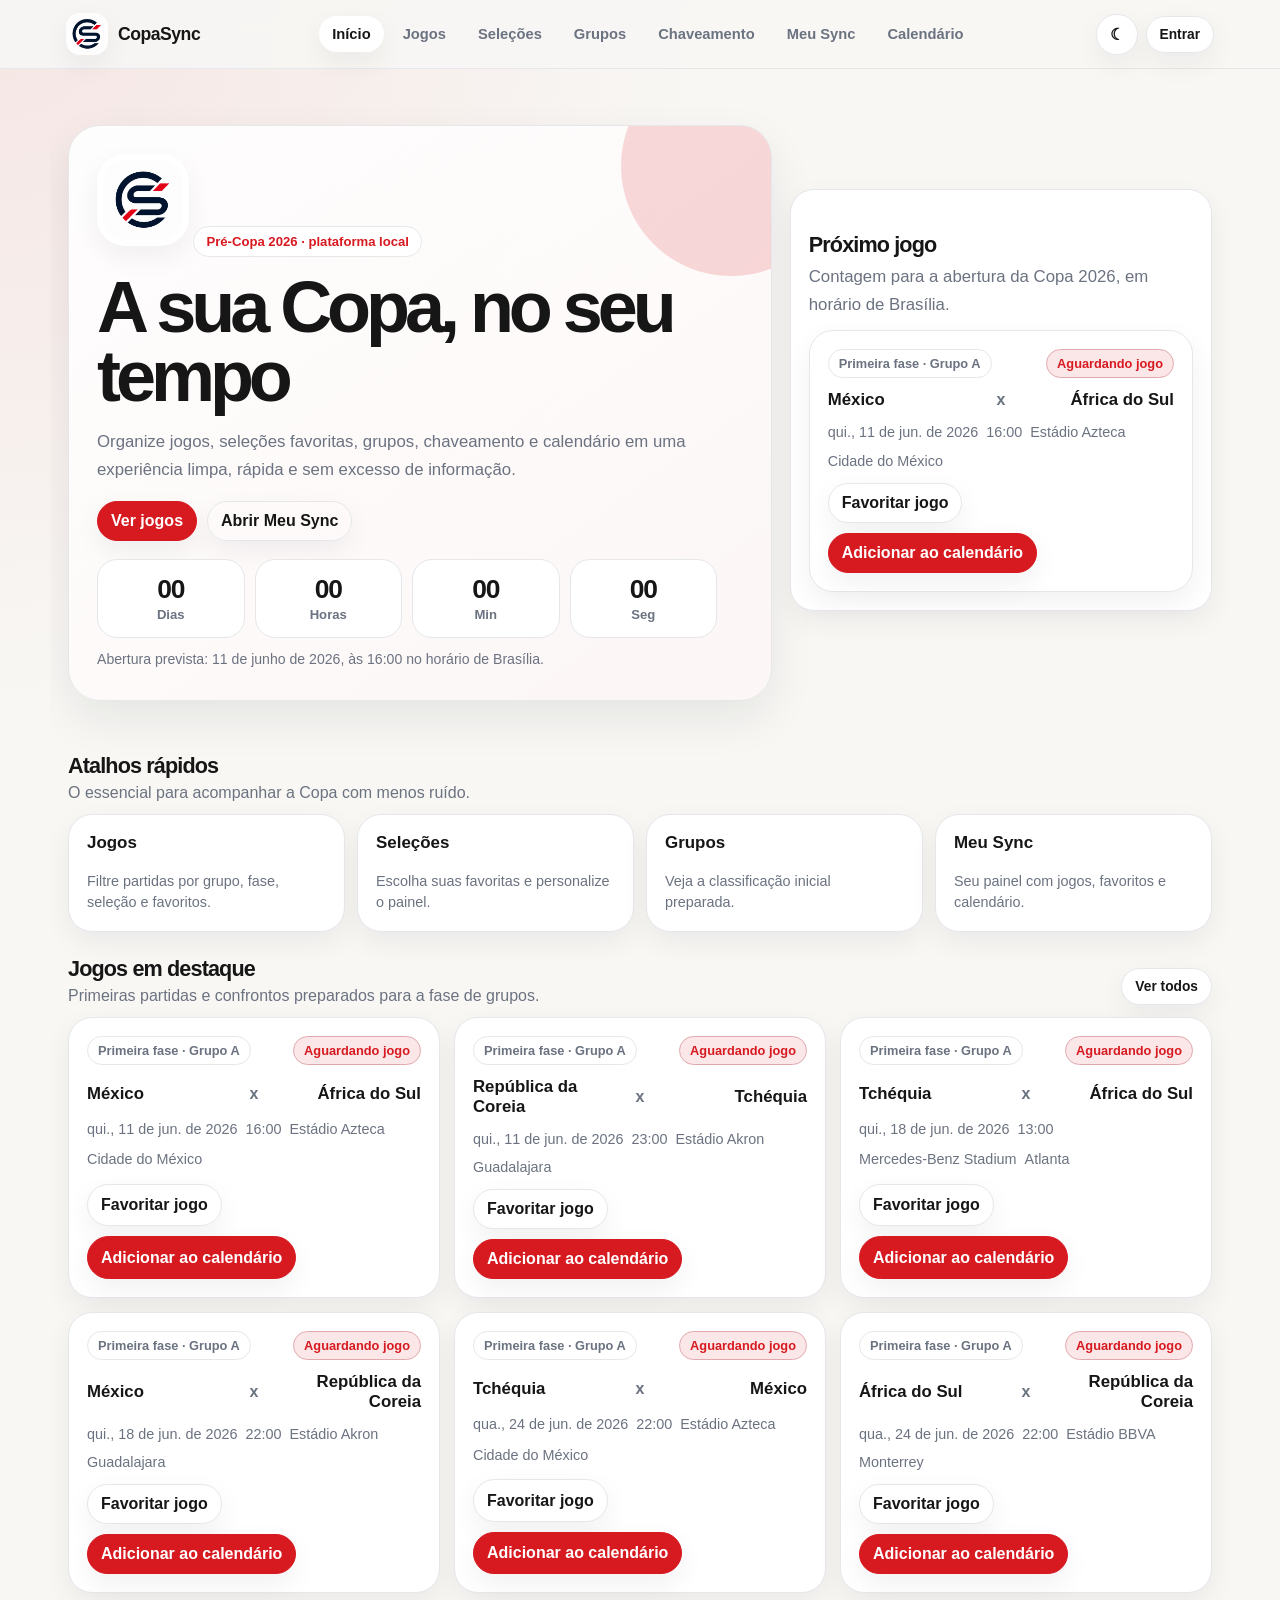
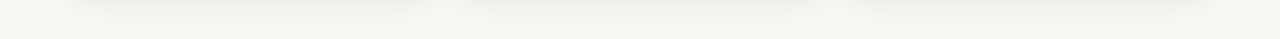
==== index.html @ eaddb54e "versão One CopaSync" ====
<!DOCTYPE html>
<html lang="pt-BR">
<head>
  <meta charset="UTF-8" />
  <meta name="viewport" content="width=device-width, initial-scale=1.0" />
  <meta name="description" content="CopaSync: organize jogos, seleções, grupos e calendário da Copa do Mundo 2026." />
  <link rel="icon" href="assets/img/logo.png" />
  <link rel="stylesheet" href="assets/css/style.css" />
  <title>Início | CopaSync</title>
</head>
<body data-page="início">
  <div id="appHeader"></div>
  <main class="page-shell">
    <section class="hero">
      <div class="hero-card">
        <img class="hero-logo" src="assets/img/logo.png" alt="Logo CopaSync" />
        <div class="eyebrow">Pré-Copa 2026 · plataforma local</div>
        <h1>A sua Copa, no seu tempo</h1>
        <p>Organize jogos, seleções favoritas, grupos, chaveamento e calendário em uma experiência limpa, rápida e sem excesso de informação.</p>
        <div class="hero-actions"><a class="primary-btn" href="jogos.html">Ver jogos</a><a class="ghost-btn" href="meu-sync.html">Abrir Meu Sync</a></div>
        <div class="countdown" id="countdown"></div><p class="countdown-note">Abertura prevista: 11 de junho de 2026, às 16:00 no horário de Brasília.</p>
      </div>
      <aside class="card sticky-side" id="nextGameCard"><b>Próximo jogo em destaque</b><p class="muted">Carregando...</p></aside>
    </section>
    <section><div class="section-head"><div><h2>Atalhos rápidos</h2><p>O essencial para acompanhar a Copa com menos ruído.</p></div></div><div class="quick-grid"><a class="card quick-link" href="jogos.html"><b>Jogos</b><span>Filtre partidas por grupo, fase, seleção e favoritos.</span></a><a class="card quick-link" href="selecoes.html"><b>Seleções</b><span>Escolha suas favoritas e personalize o painel.</span></a><a class="card quick-link" href="grupos.html"><b>Grupos</b><span>Veja a classificação inicial preparada.</span></a><a class="card quick-link" href="meu-sync.html"><b>Meu Sync</b><span>Seu painel com jogos, favoritos e calendário.</span></a></div></section>
    <section><div class="section-head"><div><h2>Jogos em destaque</h2><p>Primeiras partidas e confrontos preparados para a fase de grupos.</p></div><a class="pill-btn small" href="jogos.html">Ver todos</a></div><div class="grid grid-3" id="featuredGames"></div></section>
  </main>
  <div id="appMobileNav"></div>
  <script src="assets/js/main.js"></script>
  <script>
  document.addEventListener('DOMContentLoaded', async()=>{
    const games = await CopaSync.fetchData('jogos.json');
    const target = new Date('2026-06-11T16:00:00-03:00');
    function tick(){ const diff=Math.max(0,target-new Date()); const d=Math.floor(diff/86400000), h=Math.floor(diff%86400000/3600000), m=Math.floor(diff%3600000/60000), s=Math.floor(diff%60000/1000); document.querySelector('#countdown').innerHTML=[['Dias',d],['Horas',h],['Min',m],['Seg',s]].map(x=>`<div class="timebox"><b>${String(x[1]).padStart(2,'0')}</b><span>${x[0]}</span></div>`).join(''); }
    tick(); setInterval(tick,1000);
    document.querySelector('#nextGameCard').innerHTML = `<div class="section-head"><div><h2>Próximo jogo</h2><p>Contagem para a abertura da Copa 2026, em horário de Brasília.</p></div></div>${CopaSync.matchCard(games[0])}`;
    document.querySelector('#featuredGames').innerHTML = games.slice(0,6).map(g=>CopaSync.matchCard(g)).join(''); CopaSync.bindGameButtons(games);
  });
  </script>
</body>
</html>
---- assets/css/style.css ----
:root{
  --bg:#F8F7F4;--card:#FFFFFF;--text:#161616;--muted:#6B7280;--accent:#D71920;--accent-2:#b51218;--border:#E5E7EB;--shadow:0 18px 45px rgba(17,24,39,.08);--soft:0 10px 28px rgba(17,24,39,.06);--radius:24px;--radius-sm:16px;--nav-h:72px;--focus:0 0 0 4px rgba(215,25,32,.18)
}
[data-theme="dark"]{--bg:#07111F;--card:#101C2E;--text:#F9FAFB;--muted:#A7B0C0;--accent:#FF3B3B;--accent-2:#ff6060;--border:#243044;--shadow:0 20px 50px rgba(0,0,0,.28);--soft:0 12px 34px rgba(0,0,0,.2);--focus:0 0 0 4px rgba(255,59,59,.20)}
*{box-sizing:border-box} html{scroll-behavior:smooth} body{margin:0;font-family:Inter,-apple-system,BlinkMacSystemFont,"Segoe UI",Roboto,Arial,sans-serif;background:radial-gradient(circle at top left,rgba(215,25,32,.08),transparent 34%),var(--bg);color:var(--text);transition:background .25s ease,color .25s ease;padding-bottom:calc(var(--nav-h) + 18px)}
a{color:inherit;text-decoration:none} button,input,select{font:inherit} button{cursor:pointer} .page-shell{width:min(1180px,100%);margin:0 auto;padding:20px 16px 30px}.topbar{position:sticky;top:0;z-index:20;background:color-mix(in srgb,var(--bg) 90%,transparent);backdrop-filter:blur(16px);border-bottom:1px solid var(--border)}.topbar-inner{width:min(1180px,100%);margin:0 auto;display:flex;align-items:center;justify-content:space-between;gap:14px;padding:13px 16px}.brand{display:flex;align-items:center;gap:10px;font-weight:850;letter-spacing:-.03em}.brand img{width:42px;height:42px;border-radius:14px;object-fit:contain;box-shadow:var(--soft)}.brand span{font-size:1.1rem}.desktop-nav{display:none;align-items:center;gap:6px}.desktop-nav a{padding:10px 13px;border-radius:999px;color:var(--muted);font-weight:700;font-size:.92rem}.desktop-nav a.active,.desktop-nav a:hover{background:var(--card);color:var(--text);box-shadow:var(--soft)}.top-actions{display:flex;align-items:center;gap:8px}.icon-btn,.pill-btn,.primary-btn,.ghost-btn,.danger-btn{border:1px solid var(--border);border-radius:999px;background:var(--card);color:var(--text);padding:10px 13px;font-weight:800;box-shadow:var(--soft);transition:transform .18s ease,background .18s ease,border .18s ease}.icon-btn:hover,.pill-btn:hover,.primary-btn:hover,.ghost-btn:hover,.danger-btn:hover{transform:translateY(-1px)}.icon-btn:focus-visible,.pill-btn:focus-visible,.primary-btn:focus-visible,input:focus-visible,select:focus-visible{outline:none;box-shadow:var(--focus)}.primary-btn{background:var(--accent);border-color:var(--accent);color:#fff}.danger-btn{background:transparent;border-color:color-mix(in srgb,var(--accent) 55%,var(--border));color:var(--accent)}.ghost-btn{background:transparent}.small{font-size:.86rem}.muted{color:var(--muted)}.mobile-nav{position:fixed;left:12px;right:12px;bottom:12px;z-index:30;height:var(--nav-h);display:grid;grid-template-columns:repeat(5,1fr);gap:5px;padding:8px;border:1px solid var(--border);border-radius:26px;background:color-mix(in srgb,var(--card) 92%,transparent);backdrop-filter:blur(16px);box-shadow:var(--shadow)}.mobile-nav a{display:flex;flex-direction:column;align-items:center;justify-content:center;gap:3px;border-radius:18px;color:var(--muted);font-weight:800;font-size:.72rem}.mobile-nav a strong{font-size:1rem}.mobile-nav a.active{background:color-mix(in srgb,var(--accent) 12%,transparent);color:var(--accent)}
.hero{display:grid;gap:18px;padding:28px 0}.hero-card{border:1px solid var(--border);background:linear-gradient(145deg,color-mix(in srgb,var(--card) 94%,transparent),color-mix(in srgb,var(--card) 72%,var(--accent) 3%));border-radius:32px;padding:28px;box-shadow:var(--shadow);overflow:hidden;position:relative}.hero-card:after{content:"";position:absolute;right:-70px;top:-70px;width:220px;height:220px;border-radius:50%;background:color-mix(in srgb,var(--accent) 16%,transparent)}.hero-logo{width:92px;height:92px;border-radius:28px;object-fit:contain;background:#fff;box-shadow:var(--soft);padding:6px}.eyebrow{display:inline-flex;align-items:center;gap:8px;padding:7px 12px;border-radius:999px;border:1px solid var(--border);color:var(--accent);font-weight:850;background:color-mix(in srgb,var(--card) 90%,transparent);font-size:.82rem}.hero h1,.page-title h1{font-size:clamp(2rem,7vw,4.5rem);line-height:.96;letter-spacing:-.07em;margin:16px 0 12px}.hero p,.page-title p{font-size:1.05rem;line-height:1.65;color:var(--muted);max-width:760px}.hero-actions{display:flex;flex-wrap:wrap;gap:10px;margin-top:18px}.countdown{display:grid;grid-template-columns:repeat(2,1fr);gap:10px;margin-top:18px}.timebox{background:var(--card);border:1px solid var(--border);border-radius:20px;padding:14px;text-align:center}.timebox b{display:block;font-size:1.65rem;letter-spacing:-.04em}.timebox span{color:var(--muted);font-size:.82rem;font-weight:800}.grid{display:grid;gap:14px}.grid-2{grid-template-columns:1fr}.grid-3{grid-template-columns:1fr}.quick-grid{display:grid;grid-template-columns:repeat(2,1fr);gap:12px}.card,.match-card,.team-card,.table-card,.bracket-card,.empty-state{background:var(--card);border:1px solid var(--border);border-radius:var(--radius);padding:18px;box-shadow:var(--soft)}.section-head{display:flex;align-items:flex-end;justify-content:space-between;gap:12px;margin:24px 0 12px}.section-head h2{margin:0;font-size:1.35rem;letter-spacing:-.04em}.section-head p{margin:5px 0 0;color:var(--muted)}.quick-link{min-height:118px;display:flex;flex-direction:column;justify-content:space-between}.quick-link b{font-size:1.06rem}.quick-link span{color:var(--muted);font-size:.9rem;line-height:1.45}.match-card{display:grid;gap:12px}.match-top{display:flex;align-items:center;justify-content:space-between;gap:10px}.tag{display:inline-flex;align-items:center;gap:6px;border:1px solid var(--border);border-radius:999px;padding:6px 10px;color:var(--muted);font-size:.8rem;font-weight:850}.status{color:var(--accent);background:color-mix(in srgb,var(--accent) 10%,transparent);border-color:color-mix(in srgb,var(--accent) 30%,var(--border))}.teams-row{display:grid;grid-template-columns:1fr auto 1fr;align-items:center;gap:10px}.team-name{font-weight:900;font-size:1.05rem}.team-name:last-child{text-align:right}.versus{color:var(--muted);font-weight:900}.meta{display:flex;flex-wrap:wrap;gap:8px;color:var(--muted);font-size:.9rem}.card-actions{display:flex;flex-wrap:wrap;gap:8px}.fav.active,.calendar.active,.team-card.favorite{border-color:color-mix(in srgb,var(--accent) 55%,var(--border));background:color-mix(in srgb,var(--accent) 8%,var(--card))}.filters{display:grid;gap:10px;margin:18px 0}.filter-row{display:flex;gap:10px;overflow:auto;padding-bottom:4px}.chip{border:1px solid var(--border);background:var(--card);color:var(--muted);border-radius:999px;padding:9px 13px;font-weight:850;white-space:nowrap}.chip.active{background:var(--accent);border-color:var(--accent);color:white}.input,.select{width:100%;border:1px solid var(--border);background:var(--card);color:var(--text);border-radius:16px;padding:13px 14px}.team-card{display:grid;gap:12px}.flag{font-size:2rem}.team-header{display:flex;align-items:center;justify-content:space-between;gap:12px}.team-header b{font-size:1.1rem}.table-wrap{width:100%;overflow:auto}.ranking{width:100%;border-collapse:collapse;min-width:680px}.ranking th,.ranking td{text-align:left;padding:12px;border-bottom:1px solid var(--border);white-space:nowrap}.ranking th{color:var(--muted);font-size:.78rem;text-transform:uppercase;letter-spacing:.04em}.ranking tr:last-child td{border-bottom:none}.bracket{display:grid;gap:14px;overflow:auto}.bracket-phase{display:grid;gap:10px;min-width:250px}.bracket-phase h3{margin:0;font-size:1rem}.bracket-card{min-height:118px;display:flex;flex-direction:column;justify-content:space-between}.login-box{max-width:520px;margin:30px auto}.form-grid{display:grid;gap:12px}.notice{border:1px solid color-mix(in srgb,var(--accent) 35%,var(--border));background:color-mix(in srgb,var(--accent) 8%,var(--card));color:var(--text);border-radius:20px;padding:14px;line-height:1.5}.empty-state{text-align:center;padding:32px 18px;color:var(--muted)}.empty-state b{display:block;color:var(--text);font-size:1.15rem;margin-bottom:6px}.empty-state .primary-btn,.empty-state .ghost-btn{display:inline-flex;margin-top:12px}.more-list{display:grid;gap:10px}.more-list a{padding:16px;border-radius:18px;background:var(--card);border:1px solid var(--border);font-weight:850}.README-logo{max-width:120px}.footer-space{height:20px}
@media (max-width:620px){.hide-mobile{display:none}.page-title h1{font-size:2.15rem}.hero-card{padding:22px}.ranking{min-width:0}.ranking th:nth-child(4),.ranking th:nth-child(5),.ranking th:nth-child(6),.ranking th:nth-child(7),.ranking th:nth-child(8),.ranking td:nth-child(4),.ranking td:nth-child(5),.ranking td:nth-child(6),.ranking td:nth-child(7),.ranking td:nth-child(8){display:none}.teams-row{grid-template-columns:1fr;gap:6px}.team-name:last-child{text-align:left}.versus{display:none}.card-actions .pill-btn,.card-actions .primary-btn,.card-actions .ghost-btn{width:100%;justify-content:center}.top-actions .pill-btn{display:none}}
@media (min-width:760px){body{padding-bottom:0}.desktop-nav{display:flex}.mobile-nav{display:none}.page-shell{padding:28px 18px 46px}.grid-2{grid-template-columns:repeat(2,1fr)}.grid-3{grid-template-columns:repeat(3,1fr)}.countdown{grid-template-columns:repeat(4,1fr);max-width:620px}.filters{grid-template-columns:1.2fr .8fr .8fr .8fr}.bracket{grid-template-columns:repeat(6,minmax(230px,1fr))}.quick-grid{grid-template-columns:repeat(4,1fr)}}
@media (min-width:1000px){.hero{grid-template-columns:1.25fr .75fr;align-items:stretch}.hero-card{min-height:500px}.sticky-side{position:sticky;top:92px;align-self:start}}


/* Ajustes de responsividade e refinamento visual */
.page-shell{overflow:hidden}.compact-filters{align-items:center}.games-filters{grid-template-columns:1fr}.team-filters{grid-template-columns:1fr}.filters .chip{min-height:48px}.filter-row{flex-wrap:wrap;overflow:visible;gap:10px}.chip,.pill-btn,.primary-btn,.ghost-btn,.danger-btn{white-space:normal;text-align:center}.match-card,.team-card,.table-card,.card,.empty-state{min-width:0}.match-top{align-items:flex-start}.tag{max-width:100%;white-space:normal}.teams-row{min-width:0}.team-name{overflow-wrap:anywhere}.meta span{line-height:1.4}.card-actions{gap:10px}.team-header{align-items:flex-start}.team-header>div{min-width:0}.select,.input{min-width:0}.grid{min-width:0}

.bracket-shell{background:color-mix(in srgb,var(--card) 72%,transparent);border:1px solid var(--border);border-radius:30px;padding:14px;box-shadow:var(--soft);overflow:hidden}.bracket-note{display:flex;align-items:center;justify-content:space-between;gap:12px;padding:6px 4px 14px;color:var(--muted)}.bracket-note b{color:var(--text);font-size:1rem}.bracket-note span{font-size:.92rem}.bracket{display:block;overflow-x:auto;overflow-y:hidden;padding:4px 2px 12px;scrollbar-width:thin}.bracket-track{display:grid;grid-template-columns:repeat(6,minmax(240px,1fr));gap:14px;min-width:1500px;align-items:start}.bracket-phase{display:flex;flex-direction:column;gap:12px;min-width:0}.phase-head{position:sticky;left:0;display:flex;align-items:flex-start;justify-content:space-between;gap:10px;min-height:56px;padding:14px;border-radius:20px;background:var(--card);border:1px solid var(--border)}.phase-head h3{font-size:.98rem;line-height:1.25;margin:0}.phase-head span{font-size:.76rem;font-weight:850;color:var(--accent);background:color-mix(in srgb,var(--accent) 10%,transparent);border:1px solid color-mix(in srgb,var(--accent) 25%,var(--border));padding:6px 8px;border-radius:999px;white-space:nowrap}.phase-list{display:grid;gap:10px}.bracket-card{min-height:auto;padding:14px;border-radius:20px;box-shadow:none}.bracket-match{font-size:.75rem;color:var(--muted);font-weight:850;text-transform:uppercase;letter-spacing:.04em}.bracket-teams{display:grid;gap:8px;margin:14px 0}.bracket-teams b{font-size:.95rem}.bracket-teams em{font-style:normal;color:var(--muted);font-size:.84rem}.bracket-card .status{align-self:flex-start;font-size:.76rem}

@media (min-width:760px){.games-filters{grid-template-columns:1.1fr .85fr 1fr .85fr auto}.team-filters{grid-template-columns:1.4fr .7fr}.bracket-track{grid-template-columns:repeat(6,minmax(245px,1fr))}.bracket-shell{padding:18px}.card-actions .primary-btn,.card-actions .pill-btn,.card-actions .ghost-btn{white-space:nowrap}}
@media (max-width:620px){.page-shell{padding-left:18px;padding-right:18px}.hero h1,.page-title h1{letter-spacing:-.055em}.filters{gap:12px}.filters .chip{width:100%}.section-head{align-items:flex-start}.bracket-shell{border-radius:24px;padding:12px}.bracket-note{display:block}.bracket-note span{display:block;margin-top:6px;line-height:1.45}.bracket-track{min-width:1320px;gap:10px}.bracket-card{padding:12px}.phase-head{padding:12px}.grid-2,.grid-3{grid-template-columns:1fr}.match-card{border-radius:22px}.meta{display:grid;gap:5px}.team-header{display:grid}.team-header .pill-btn{width:100%}}

/* Ajustes de refinamento: jogos em lista estilo FIFA, chaveamento amplo e responsividade */
.fixtures-board{display:grid;gap:22px;min-width:0}
.fixture-day{display:grid;gap:10px;min-width:0}
.fixture-day-head{display:flex;align-items:center;justify-content:space-between;gap:14px;padding:0 4px}
.fixture-day-head h3{margin:0;font-size:1.08rem;font-weight:900;letter-spacing:-.03em;text-transform:lowercase}
.fixture-day-head a{font-weight:850;color:var(--text)}
.fixture-list{display:grid;gap:10px}
.fixture-row{background:var(--card);border:1px solid var(--border);border-radius:22px;box-shadow:var(--soft);padding:16px 18px;display:grid;gap:10px;min-width:0;transition:transform .2s ease,border-color .2s ease}
.fixture-row:hover{transform:translateY(-1px);border-color:color-mix(in srgb,var(--accent) 25%,var(--border))}
.fixture-main{display:grid;grid-template-columns:minmax(0,1fr) auto minmax(0,1fr);align-items:center;gap:18px;text-align:center}
.fixture-team{display:flex;align-items:center;gap:9px;min-width:0;font-size:1.04rem;font-weight:850}
.fixture-team span:not(.fixture-flag){overflow:hidden;text-overflow:ellipsis;white-space:nowrap}
.fixture-team-a{justify-content:flex-end;text-align:right}
.fixture-team-b{justify-content:flex-start;text-align:left}
.fixture-flag{display:inline-flex;align-items:center;justify-content:center;width:30px;height:22px;border-radius:4px;background:color-mix(in srgb,var(--card) 88%,var(--border));font-size:1.1rem;box-shadow:inset 0 0 0 1px var(--border)}
.muted-flag{opacity:.25}
.fixture-time{display:grid;place-items:center;gap:2px;min-width:72px}
.fixture-time strong{font-size:1.65rem;line-height:1;font-weight:700;letter-spacing:-.04em}
.fixture-time span{font-size:.72rem;color:var(--muted);font-weight:850;text-transform:uppercase;letter-spacing:.04em}
.fixture-meta{display:flex;flex-wrap:wrap;justify-content:center;gap:8px 12px;color:var(--muted);font-size:.86rem;text-align:center}
.fixture-meta span+span:before{content:'•';margin-right:12px;color:var(--border)}
.fixture-actions{display:flex;justify-content:center;flex-wrap:wrap;gap:8px;padding-top:4px;border-top:1px solid var(--border)}
.icon-action{border:1px solid var(--border);background:var(--card);color:var(--text);border-radius:999px;padding:8px 12px;font-weight:850;cursor:pointer;box-shadow:var(--soft);transition:.2s ease}
.icon-action:hover,.icon-action.active{border-color:var(--accent);color:var(--accent);background:color-mix(in srgb,var(--accent) 8%,var(--card))}
.games-filters{grid-template-columns:1fr;align-items:center}
.compact-filters{overflow:visible}
.bracket-shell{padding:0;border:0;background:transparent;box-shadow:none;overflow:visible}.bracket-note{display:none}.bracket{overflow:visible;padding:0}.fifa-bracket-shell{border:1px solid var(--border);background:color-mix(in srgb,var(--card) 94%,transparent);border-radius:24px;box-shadow:var(--shadow);overflow:hidden}.fifa-bracket-title{display:flex;align-items:flex-start;justify-content:space-between;gap:14px;padding:18px 20px;border-bottom:1px solid var(--border);background:var(--card)}.fifa-bracket-title b{display:block;font-size:1rem}.fifa-bracket-title span{display:block;color:var(--muted);font-size:.86rem;margin-top:2px}.fifa-bracket-title a{font-weight:850;color:var(--accent);font-size:.9rem}.fifa-bracket-board{display:grid;grid-template-columns:1.05fr .95fr .9fr .82fr 1.02fr .82fr .9fr .95fr 1.05fr;gap:14px;min-width:1420px;padding:22px;overflow-x:auto;align-items:center}.fifa-col,.fifa-center{display:grid;gap:12px;align-content:center;min-width:0}.fifa-col h3,.fifa-center h3{margin:0 0 4px;font-size:.82rem;color:var(--muted);font-weight:850;text-align:center}.fifa-col-list{display:grid;gap:12px}.fifa-node{position:relative;background:var(--card);border:1px solid color-mix(in srgb,var(--border) 90%,var(--text));border-radius:10px;padding:8px;display:grid;gap:6px;min-height:78px;box-shadow:none}.fifa-node:after{content:'';position:absolute;top:50%;width:14px;border-top:1px solid var(--border)}.left-round .fifa-node:after{right:-15px}.right-round .fifa-node:after{left:-15px}.fifa-center .fifa-node:after{display:none}.node-date{display:flex;justify-content:space-between;gap:8px;color:var(--muted);font-size:.68rem}.node-date b{color:var(--text);font-size:.68rem}.node-team{border:1px solid var(--border);border-radius:7px;min-height:25px;display:flex;align-items:center;padding:3px 7px;font-size:.78rem;font-weight:850;background:color-mix(in srgb,var(--card) 96%,var(--border))}.node-team span{white-space:nowrap;overflow:hidden;text-overflow:ellipsis}.node-id{justify-self:end;color:var(--accent);font-size:.68rem;font-weight:900;text-decoration:underline}.fifa-center{align-self:center}.fifa-center .fifa-node{margin-bottom:14px}.fifa-center h3:not(:first-child){margin-top:10px}.single .fifa-col-list{gap:44px}.slim .fifa-col-list{gap:58px}.compact .fifa-col-list{gap:32px}
@media (min-width:760px){.games-filters{grid-template-columns:1.15fr .85fr .95fr .75fr auto}.fixtures-board{max-width:100%}.fixture-row{border-radius:0;box-shadow:none}.fixture-day{background:color-mix(in srgb,var(--border) 18%,transparent);padding:12px;border-radius:24px}.fixture-list{gap:0}.fixture-list .fixture-row+.fixture-row{border-top:0}.fixture-list .fixture-row:first-child{border-radius:0}.fixture-list .fixture-row:last-child{border-radius:0}.fifa-bracket-board{overflow-x:auto}}
@media (max-width:760px){.fixture-main{grid-template-columns:1fr;gap:10px}.fixture-team,.fixture-team-a,.fixture-team-b{justify-content:center;text-align:center}.fixture-team span:not(.fixture-flag){white-space:normal}.fixture-time{order:-1}.fixture-time strong{font-size:1.45rem}.fixture-meta{display:grid;gap:5px}.fixture-meta span+span:before{display:none}.fixture-actions{display:grid;grid-template-columns:1fr;width:100%}.icon-action{width:100%}.fifa-bracket-shell{border-radius:20px}.fifa-bracket-title{display:grid;padding:16px}.fifa-bracket-board{min-width:1180px;padding:16px;gap:10px}.page-title h1{font-size:clamp(2.3rem,14vw,4rem)}}
@media (max-width:420px){.page-shell{padding-left:14px;padding-right:14px}.fixture-row{padding:14px}.primary-btn,.ghost-btn,.danger-btn,.pill-btn,.chip{width:100%;justify-content:center}.hero-actions{display:grid}.filters{gap:10px}.select,.input{border-radius:14px}.fifa-bracket-board{min-width:1080px}.node-team{font-size:.72rem}}

/* Correção do chaveamento: área mais larga, rolagem segura e responsividade */
body[data-page="chaveamento"] .page-shell{
  width:min(1680px, calc(100vw - 32px));
  max-width:none;
  overflow:visible;
}
body[data-page="chaveamento"] .page-title{
  max-width:1180px;
}
body[data-page="chaveamento"] .bracket-shell{
  width:100%;
  overflow:visible;
}
body[data-page="chaveamento"] .fifa-bracket-shell{
  width:100%;
  overflow-x:auto;
  overflow-y:hidden;
  border-radius:28px;
  -webkit-overflow-scrolling:touch;
  scrollbar-width:thin;
}
body[data-page="chaveamento"] .fifa-bracket-board{
  width:100%;
  min-width:1500px;
  overflow:visible;
  grid-template-columns:minmax(170px,1.08fr) minmax(160px,.96fr) minmax(150px,.88fr) minmax(142px,.78fr) minmax(180px,1fr) minmax(142px,.78fr) minmax(150px,.88fr) minmax(160px,.96fr) minmax(170px,1.08fr);
  gap:18px;
  padding:28px;
}
body[data-page="chaveamento"] .fifa-node{
  min-width:0;
}
body[data-page="chaveamento"] .node-date{
  align-items:flex-start;
}
body[data-page="chaveamento"] .node-team{
  min-width:0;
}
body[data-page="chaveamento"] .fifa-col h3,
body[data-page="chaveamento"] .fifa-center h3{
  min-height:20px;
}
body[data-page="chaveamento"] .fifa-bracket-title{
  position:sticky;
  left:0;
  z-index:2;
}
body[data-page="chaveamento"] .fifa-bracket-title::after{
  content:'Role lateralmente para visualizar todo o chaveamento';
  display:none;
  color:var(--muted);
  font-size:.82rem;
  font-weight:800;
}
@media (min-width:1500px){
  body[data-page="chaveamento"] .fifa-bracket-board{
    min-width:0;
  }
}
@media (max-width:1199px){
  body[data-page="chaveamento"] .page-shell{
    width:100%;
    padding-left:14px;
    padding-right:14px;
  }
  body[data-page="chaveamento"] .fifa-bracket-title{
    min-width:1180px;
  }
  body[data-page="chaveamento"] .fifa-bracket-title::after{
    display:block;
  }
  body[data-page="chaveamento"] .fifa-bracket-board{
    min-width:1180px;
    padding:18px;
    gap:12px;
  }
  body[data-page="chaveamento"] .fifa-node{
    padding:7px;
  }
  body[data-page="chaveamento"] .node-team{
    font-size:.72rem;
  }
}
@media (max-width:620px){
  body[data-page="chaveamento"] .page-title p{
    font-size:.98rem;
  }
  body[data-page="chaveamento"] .fifa-bracket-shell{
    border-radius:22px;
  }
  body[data-page="chaveamento"] .fifa-bracket-title{
    min-width:1040px;
    padding:14px 16px;
  }
  body[data-page="chaveamento"] .fifa-bracket-board{
    min-width:1040px;
    grid-template-columns:repeat(9, minmax(104px, 1fr));
    gap:9px;
    padding:14px;
  }
  body[data-page="chaveamento"] .fifa-col-list{
    gap:10px;
  }
  body[data-page="chaveamento"] .single .fifa-col-list,
  body[data-page="chaveamento"] .slim .fifa-col-list,
  body[data-page="chaveamento"] .compact .fifa-col-list{
    gap:18px;
  }
  body[data-page="chaveamento"] .fifa-col h3,
  body[data-page="chaveamento"] .fifa-center h3{
    font-size:.72rem;
  }
  body[data-page="chaveamento"] .node-date,
  body[data-page="chaveamento"] .node-date b,
  body[data-page="chaveamento"] .node-id{
    font-size:.58rem;
  }
  body[data-page="chaveamento"] .node-team{
    min-height:22px;
    font-size:.64rem;
    padding:2px 5px;
  }
}

/* Ajustes de perfil local, favoritos e contagem regressiva */
.app-toast{
  position:fixed;
  left:50%;
  bottom:calc(var(--nav-h) + 28px);
  z-index:80;
  transform:translate(-50%, 16px);
  max-width:min(92vw, 460px);
  padding:12px 16px;
  border:1px solid color-mix(in srgb,var(--accent) 36%,var(--border));
  border-radius:999px;
  background:color-mix(in srgb,var(--card) 96%,transparent);
  color:var(--text);
  font-weight:850;
  text-align:center;
  box-shadow:var(--shadow);
  opacity:0;
  pointer-events:none;
  transition:opacity .22s ease, transform .22s ease;
  backdrop-filter:blur(14px);
}
.app-toast.show{opacity:1;transform:translate(-50%, 0)}
.countdown-note{margin:10px 0 0!important;font-size:.88rem!important;color:var(--muted);max-width:none!important}
#favOnly.active{background:var(--accent);border-color:var(--accent);color:#fff}
@media (max-width:620px){
  .app-toast{bottom:calc(var(--nav-h) + 22px);border-radius:18px;font-size:.9rem}
}
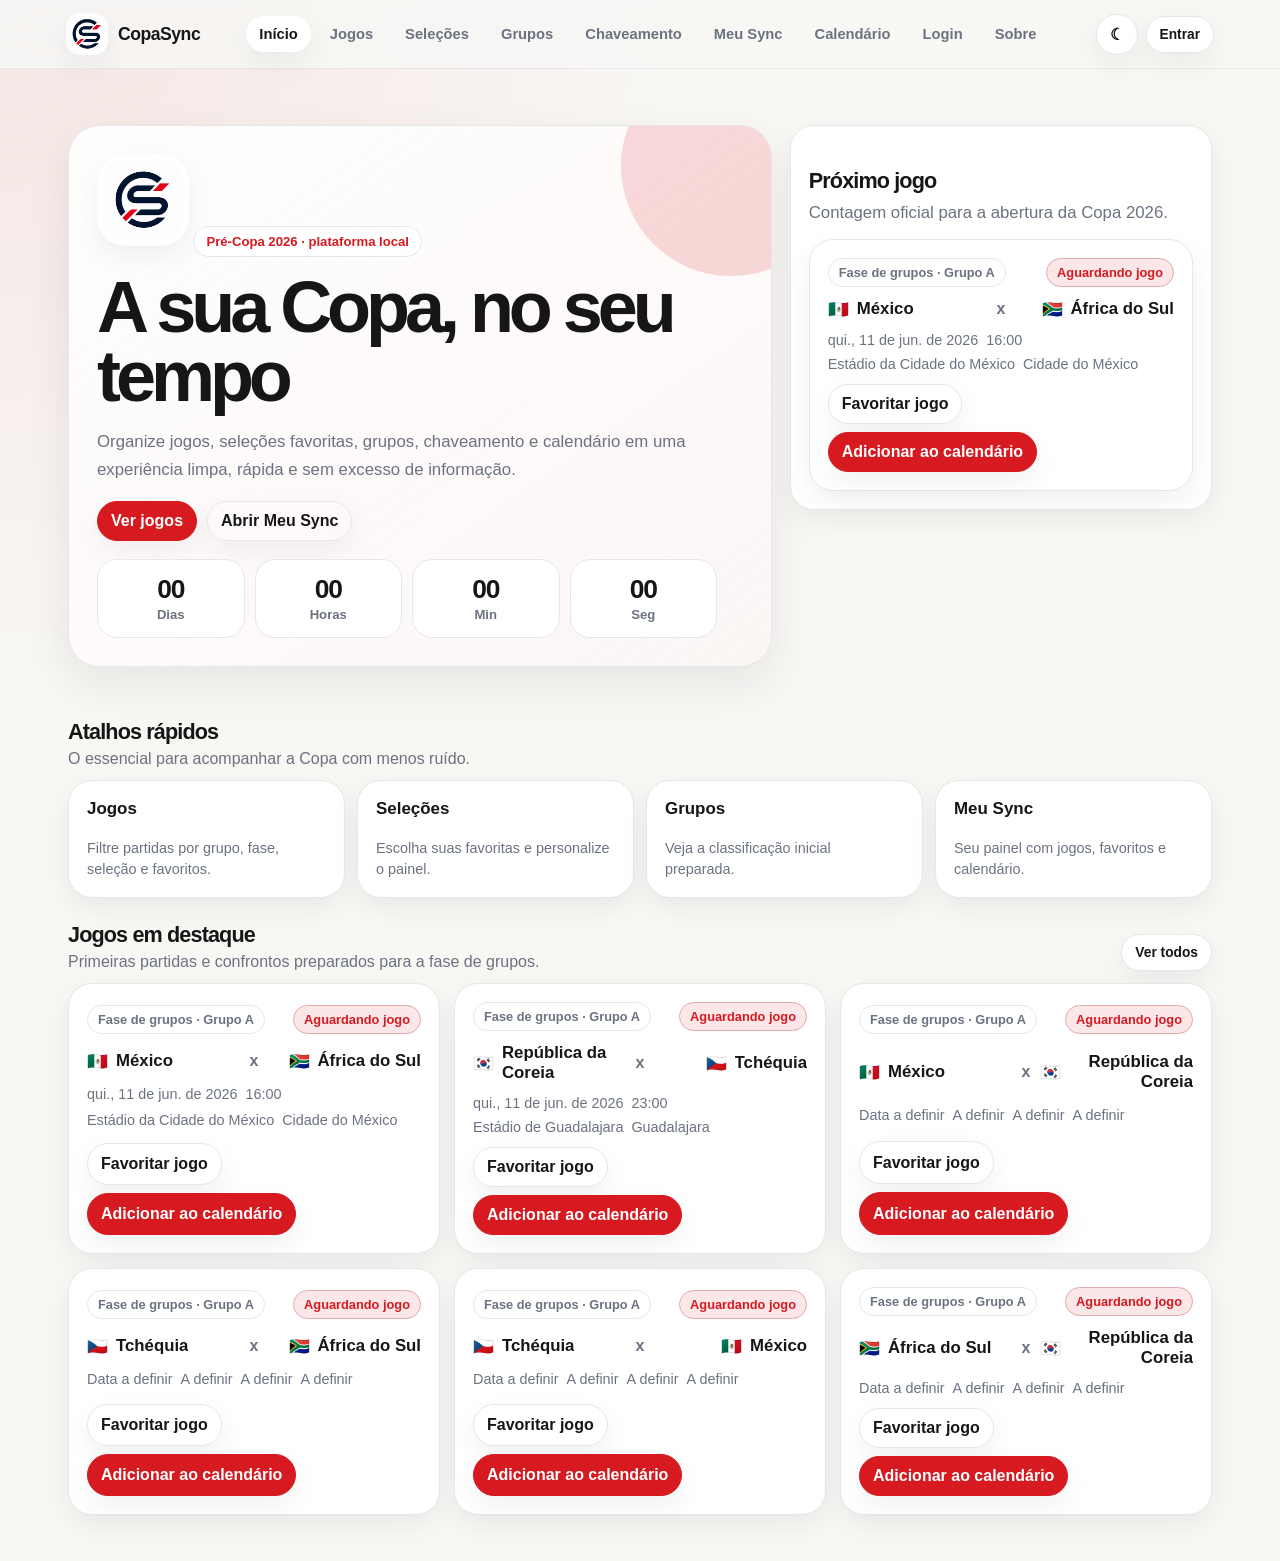
==== commit d53db5c5: "CopaSync Versão2 com melhorias focadas no mobile" ====
--- a/index.html
+++ b/index.html
@@ -18,7 +18,7 @@
         <h1>A sua Copa, no seu tempo</h1>
         <p>Organize jogos, seleções favoritas, grupos, chaveamento e calendário em uma experiência limpa, rápida e sem excesso de informação.</p>
         <div class="hero-actions"><a class="primary-btn" href="jogos.html">Ver jogos</a><a class="ghost-btn" href="meu-sync.html">Abrir Meu Sync</a></div>
-        <div class="countdown" id="countdown"></div><p class="countdown-note">Abertura prevista: 11 de junho de 2026, às 16:00 no horário de Brasília.</p>
+        <div class="countdown" id="countdown"></div>
       </div>
       <aside class="card sticky-side" id="nextGameCard"><b>Próximo jogo em destaque</b><p class="muted">Carregando...</p></aside>
     </section>
@@ -30,10 +30,10 @@
   <script>
   document.addEventListener('DOMContentLoaded', async()=>{
     const games = await CopaSync.fetchData('jogos.json');
-    const target = new Date('2026-06-11T16:00:00-03:00');
+    const target = new Date('2026-06-11T19:00:00Z');
     function tick(){ const diff=Math.max(0,target-new Date()); const d=Math.floor(diff/86400000), h=Math.floor(diff%86400000/3600000), m=Math.floor(diff%3600000/60000), s=Math.floor(diff%60000/1000); document.querySelector('#countdown').innerHTML=[['Dias',d],['Horas',h],['Min',m],['Seg',s]].map(x=>`<div class="timebox"><b>${String(x[1]).padStart(2,'0')}</b><span>${x[0]}</span></div>`).join(''); }
     tick(); setInterval(tick,1000);
-    document.querySelector('#nextGameCard').innerHTML = `<div class="section-head"><div><h2>Próximo jogo</h2><p>Contagem para a abertura da Copa 2026, em horário de Brasília.</p></div></div>${CopaSync.matchCard(games[0])}`;
+    document.querySelector('#nextGameCard').innerHTML = `<div class="section-head"><div><h2>Próximo jogo</h2><p>Contagem oficial para a abertura da Copa 2026.</p></div></div>${CopaSync.matchCard(games[0])}`;
     document.querySelector('#featuredGames').innerHTML = games.slice(0,6).map(g=>CopaSync.matchCard(g)).join(''); CopaSync.bindGameButtons(games);
   });
   </script>
--- a/assets/css/style.css
+++ b/assets/css/style.css
@@ -9,194 +9,8 @@
 @media (min-width:760px){body{padding-bottom:0}.desktop-nav{display:flex}.mobile-nav{display:none}.page-shell{padding:28px 18px 46px}.grid-2{grid-template-columns:repeat(2,1fr)}.grid-3{grid-template-columns:repeat(3,1fr)}.countdown{grid-template-columns:repeat(4,1fr);max-width:620px}.filters{grid-template-columns:1.2fr .8fr .8fr .8fr}.bracket{grid-template-columns:repeat(6,minmax(230px,1fr))}.quick-grid{grid-template-columns:repeat(4,1fr)}}
 @media (min-width:1000px){.hero{grid-template-columns:1.25fr .75fr;align-items:stretch}.hero-card{min-height:500px}.sticky-side{position:sticky;top:92px;align-self:start}}
 
-
-/* Ajustes de responsividade e refinamento visual */
-.page-shell{overflow:hidden}.compact-filters{align-items:center}.games-filters{grid-template-columns:1fr}.team-filters{grid-template-columns:1fr}.filters .chip{min-height:48px}.filter-row{flex-wrap:wrap;overflow:visible;gap:10px}.chip,.pill-btn,.primary-btn,.ghost-btn,.danger-btn{white-space:normal;text-align:center}.match-card,.team-card,.table-card,.card,.empty-state{min-width:0}.match-top{align-items:flex-start}.tag{max-width:100%;white-space:normal}.teams-row{min-width:0}.team-name{overflow-wrap:anywhere}.meta span{line-height:1.4}.card-actions{gap:10px}.team-header{align-items:flex-start}.team-header>div{min-width:0}.select,.input{min-width:0}.grid{min-width:0}
-
-.bracket-shell{background:color-mix(in srgb,var(--card) 72%,transparent);border:1px solid var(--border);border-radius:30px;padding:14px;box-shadow:var(--soft);overflow:hidden}.bracket-note{display:flex;align-items:center;justify-content:space-between;gap:12px;padding:6px 4px 14px;color:var(--muted)}.bracket-note b{color:var(--text);font-size:1rem}.bracket-note span{font-size:.92rem}.bracket{display:block;overflow-x:auto;overflow-y:hidden;padding:4px 2px 12px;scrollbar-width:thin}.bracket-track{display:grid;grid-template-columns:repeat(6,minmax(240px,1fr));gap:14px;min-width:1500px;align-items:start}.bracket-phase{display:flex;flex-direction:column;gap:12px;min-width:0}.phase-head{position:sticky;left:0;display:flex;align-items:flex-start;justify-content:space-between;gap:10px;min-height:56px;padding:14px;border-radius:20px;background:var(--card);border:1px solid var(--border)}.phase-head h3{font-size:.98rem;line-height:1.25;margin:0}.phase-head span{font-size:.76rem;font-weight:850;color:var(--accent);background:color-mix(in srgb,var(--accent) 10%,transparent);border:1px solid color-mix(in srgb,var(--accent) 25%,var(--border));padding:6px 8px;border-radius:999px;white-space:nowrap}.phase-list{display:grid;gap:10px}.bracket-card{min-height:auto;padding:14px;border-radius:20px;box-shadow:none}.bracket-match{font-size:.75rem;color:var(--muted);font-weight:850;text-transform:uppercase;letter-spacing:.04em}.bracket-teams{display:grid;gap:8px;margin:14px 0}.bracket-teams b{font-size:.95rem}.bracket-teams em{font-style:normal;color:var(--muted);font-size:.84rem}.bracket-card .status{align-self:flex-start;font-size:.76rem}
-
-@media (min-width:760px){.games-filters{grid-template-columns:1.1fr .85fr 1fr .85fr auto}.team-filters{grid-template-columns:1.4fr .7fr}.bracket-track{grid-template-columns:repeat(6,minmax(245px,1fr))}.bracket-shell{padding:18px}.card-actions .primary-btn,.card-actions .pill-btn,.card-actions .ghost-btn{white-space:nowrap}}
-@media (max-width:620px){.page-shell{padding-left:18px;padding-right:18px}.hero h1,.page-title h1{letter-spacing:-.055em}.filters{gap:12px}.filters .chip{width:100%}.section-head{align-items:flex-start}.bracket-shell{border-radius:24px;padding:12px}.bracket-note{display:block}.bracket-note span{display:block;margin-top:6px;line-height:1.45}.bracket-track{min-width:1320px;gap:10px}.bracket-card{padding:12px}.phase-head{padding:12px}.grid-2,.grid-3{grid-template-columns:1fr}.match-card{border-radius:22px}.meta{display:grid;gap:5px}.team-header{display:grid}.team-header .pill-btn{width:100%}}
-
-/* Ajustes de refinamento: jogos em lista estilo FIFA, chaveamento amplo e responsividade */
-.fixtures-board{display:grid;gap:22px;min-width:0}
-.fixture-day{display:grid;gap:10px;min-width:0}
-.fixture-day-head{display:flex;align-items:center;justify-content:space-between;gap:14px;padding:0 4px}
-.fixture-day-head h3{margin:0;font-size:1.08rem;font-weight:900;letter-spacing:-.03em;text-transform:lowercase}
-.fixture-day-head a{font-weight:850;color:var(--text)}
-.fixture-list{display:grid;gap:10px}
-.fixture-row{background:var(--card);border:1px solid var(--border);border-radius:22px;box-shadow:var(--soft);padding:16px 18px;display:grid;gap:10px;min-width:0;transition:transform .2s ease,border-color .2s ease}
-.fixture-row:hover{transform:translateY(-1px);border-color:color-mix(in srgb,var(--accent) 25%,var(--border))}
-.fixture-main{display:grid;grid-template-columns:minmax(0,1fr) auto minmax(0,1fr);align-items:center;gap:18px;text-align:center}
-.fixture-team{display:flex;align-items:center;gap:9px;min-width:0;font-size:1.04rem;font-weight:850}
-.fixture-team span:not(.fixture-flag){overflow:hidden;text-overflow:ellipsis;white-space:nowrap}
-.fixture-team-a{justify-content:flex-end;text-align:right}
-.fixture-team-b{justify-content:flex-start;text-align:left}
-.fixture-flag{display:inline-flex;align-items:center;justify-content:center;width:30px;height:22px;border-radius:4px;background:color-mix(in srgb,var(--card) 88%,var(--border));font-size:1.1rem;box-shadow:inset 0 0 0 1px var(--border)}
-.muted-flag{opacity:.25}
-.fixture-time{display:grid;place-items:center;gap:2px;min-width:72px}
-.fixture-time strong{font-size:1.65rem;line-height:1;font-weight:700;letter-spacing:-.04em}
-.fixture-time span{font-size:.72rem;color:var(--muted);font-weight:850;text-transform:uppercase;letter-spacing:.04em}
-.fixture-meta{display:flex;flex-wrap:wrap;justify-content:center;gap:8px 12px;color:var(--muted);font-size:.86rem;text-align:center}
-.fixture-meta span+span:before{content:'•';margin-right:12px;color:var(--border)}
-.fixture-actions{display:flex;justify-content:center;flex-wrap:wrap;gap:8px;padding-top:4px;border-top:1px solid var(--border)}
-.icon-action{border:1px solid var(--border);background:var(--card);color:var(--text);border-radius:999px;padding:8px 12px;font-weight:850;cursor:pointer;box-shadow:var(--soft);transition:.2s ease}
-.icon-action:hover,.icon-action.active{border-color:var(--accent);color:var(--accent);background:color-mix(in srgb,var(--accent) 8%,var(--card))}
-.games-filters{grid-template-columns:1fr;align-items:center}
-.compact-filters{overflow:visible}
-.bracket-shell{padding:0;border:0;background:transparent;box-shadow:none;overflow:visible}.bracket-note{display:none}.bracket{overflow:visible;padding:0}.fifa-bracket-shell{border:1px solid var(--border);background:color-mix(in srgb,var(--card) 94%,transparent);border-radius:24px;box-shadow:var(--shadow);overflow:hidden}.fifa-bracket-title{display:flex;align-items:flex-start;justify-content:space-between;gap:14px;padding:18px 20px;border-bottom:1px solid var(--border);background:var(--card)}.fifa-bracket-title b{display:block;font-size:1rem}.fifa-bracket-title span{display:block;color:var(--muted);font-size:.86rem;margin-top:2px}.fifa-bracket-title a{font-weight:850;color:var(--accent);font-size:.9rem}.fifa-bracket-board{display:grid;grid-template-columns:1.05fr .95fr .9fr .82fr 1.02fr .82fr .9fr .95fr 1.05fr;gap:14px;min-width:1420px;padding:22px;overflow-x:auto;align-items:center}.fifa-col,.fifa-center{display:grid;gap:12px;align-content:center;min-width:0}.fifa-col h3,.fifa-center h3{margin:0 0 4px;font-size:.82rem;color:var(--muted);font-weight:850;text-align:center}.fifa-col-list{display:grid;gap:12px}.fifa-node{position:relative;background:var(--card);border:1px solid color-mix(in srgb,var(--border) 90%,var(--text));border-radius:10px;padding:8px;display:grid;gap:6px;min-height:78px;box-shadow:none}.fifa-node:after{content:'';position:absolute;top:50%;width:14px;border-top:1px solid var(--border)}.left-round .fifa-node:after{right:-15px}.right-round .fifa-node:after{left:-15px}.fifa-center .fifa-node:after{display:none}.node-date{display:flex;justify-content:space-between;gap:8px;color:var(--muted);font-size:.68rem}.node-date b{color:var(--text);font-size:.68rem}.node-team{border:1px solid var(--border);border-radius:7px;min-height:25px;display:flex;align-items:center;padding:3px 7px;font-size:.78rem;font-weight:850;background:color-mix(in srgb,var(--card) 96%,var(--border))}.node-team span{white-space:nowrap;overflow:hidden;text-overflow:ellipsis}.node-id{justify-self:end;color:var(--accent);font-size:.68rem;font-weight:900;text-decoration:underline}.fifa-center{align-self:center}.fifa-center .fifa-node{margin-bottom:14px}.fifa-center h3:not(:first-child){margin-top:10px}.single .fifa-col-list{gap:44px}.slim .fifa-col-list{gap:58px}.compact .fifa-col-list{gap:32px}
-@media (min-width:760px){.games-filters{grid-template-columns:1.15fr .85fr .95fr .75fr auto}.fixtures-board{max-width:100%}.fixture-row{border-radius:0;box-shadow:none}.fixture-day{background:color-mix(in srgb,var(--border) 18%,transparent);padding:12px;border-radius:24px}.fixture-list{gap:0}.fixture-list .fixture-row+.fixture-row{border-top:0}.fixture-list .fixture-row:first-child{border-radius:0}.fixture-list .fixture-row:last-child{border-radius:0}.fifa-bracket-board{overflow-x:auto}}
-@media (max-width:760px){.fixture-main{grid-template-columns:1fr;gap:10px}.fixture-team,.fixture-team-a,.fixture-team-b{justify-content:center;text-align:center}.fixture-team span:not(.fixture-flag){white-space:normal}.fixture-time{order:-1}.fixture-time strong{font-size:1.45rem}.fixture-meta{display:grid;gap:5px}.fixture-meta span+span:before{display:none}.fixture-actions{display:grid;grid-template-columns:1fr;width:100%}.icon-action{width:100%}.fifa-bracket-shell{border-radius:20px}.fifa-bracket-title{display:grid;padding:16px}.fifa-bracket-board{min-width:1180px;padding:16px;gap:10px}.page-title h1{font-size:clamp(2.3rem,14vw,4rem)}}
-@media (max-width:420px){.page-shell{padding-left:14px;padding-right:14px}.fixture-row{padding:14px}.primary-btn,.ghost-btn,.danger-btn,.pill-btn,.chip{width:100%;justify-content:center}.hero-actions{display:grid}.filters{gap:10px}.select,.input{border-radius:14px}.fifa-bracket-board{min-width:1080px}.node-team{font-size:.72rem}}
-
-/* Correção do chaveamento: área mais larga, rolagem segura e responsividade */
-body[data-page="chaveamento"] .page-shell{
-  width:min(1680px, calc(100vw - 32px));
-  max-width:none;
-  overflow:visible;
-}
-body[data-page="chaveamento"] .page-title{
-  max-width:1180px;
-}
-body[data-page="chaveamento"] .bracket-shell{
-  width:100%;
-  overflow:visible;
-}
-body[data-page="chaveamento"] .fifa-bracket-shell{
-  width:100%;
-  overflow-x:auto;
-  overflow-y:hidden;
-  border-radius:28px;
-  -webkit-overflow-scrolling:touch;
-  scrollbar-width:thin;
-}
-body[data-page="chaveamento"] .fifa-bracket-board{
-  width:100%;
-  min-width:1500px;
-  overflow:visible;
-  grid-template-columns:minmax(170px,1.08fr) minmax(160px,.96fr) minmax(150px,.88fr) minmax(142px,.78fr) minmax(180px,1fr) minmax(142px,.78fr) minmax(150px,.88fr) minmax(160px,.96fr) minmax(170px,1.08fr);
-  gap:18px;
-  padding:28px;
-}
-body[data-page="chaveamento"] .fifa-node{
-  min-width:0;
-}
-body[data-page="chaveamento"] .node-date{
-  align-items:flex-start;
-}
-body[data-page="chaveamento"] .node-team{
-  min-width:0;
-}
-body[data-page="chaveamento"] .fifa-col h3,
-body[data-page="chaveamento"] .fifa-center h3{
-  min-height:20px;
-}
-body[data-page="chaveamento"] .fifa-bracket-title{
-  position:sticky;
-  left:0;
-  z-index:2;
-}
-body[data-page="chaveamento"] .fifa-bracket-title::after{
-  content:'Role lateralmente para visualizar todo o chaveamento';
-  display:none;
-  color:var(--muted);
-  font-size:.82rem;
-  font-weight:800;
-}
-@media (min-width:1500px){
-  body[data-page="chaveamento"] .fifa-bracket-board{
-    min-width:0;
-  }
-}
-@media (max-width:1199px){
-  body[data-page="chaveamento"] .page-shell{
-    width:100%;
-    padding-left:14px;
-    padding-right:14px;
-  }
-  body[data-page="chaveamento"] .fifa-bracket-title{
-    min-width:1180px;
-  }
-  body[data-page="chaveamento"] .fifa-bracket-title::after{
-    display:block;
-  }
-  body[data-page="chaveamento"] .fifa-bracket-board{
-    min-width:1180px;
-    padding:18px;
-    gap:12px;
-  }
-  body[data-page="chaveamento"] .fifa-node{
-    padding:7px;
-  }
-  body[data-page="chaveamento"] .node-team{
-    font-size:.72rem;
-  }
-}
-@media (max-width:620px){
-  body[data-page="chaveamento"] .page-title p{
-    font-size:.98rem;
-  }
-  body[data-page="chaveamento"] .fifa-bracket-shell{
-    border-radius:22px;
-  }
-  body[data-page="chaveamento"] .fifa-bracket-title{
-    min-width:1040px;
-    padding:14px 16px;
-  }
-  body[data-page="chaveamento"] .fifa-bracket-board{
-    min-width:1040px;
-    grid-template-columns:repeat(9, minmax(104px, 1fr));
-    gap:9px;
-    padding:14px;
-  }
-  body[data-page="chaveamento"] .fifa-col-list{
-    gap:10px;
-  }
-  body[data-page="chaveamento"] .single .fifa-col-list,
-  body[data-page="chaveamento"] .slim .fifa-col-list,
-  body[data-page="chaveamento"] .compact .fifa-col-list{
-    gap:18px;
-  }
-  body[data-page="chaveamento"] .fifa-col h3,
-  body[data-page="chaveamento"] .fifa-center h3{
-    font-size:.72rem;
-  }
-  body[data-page="chaveamento"] .node-date,
-  body[data-page="chaveamento"] .node-date b,
-  body[data-page="chaveamento"] .node-id{
-    font-size:.58rem;
-  }
-  body[data-page="chaveamento"] .node-team{
-    min-height:22px;
-    font-size:.64rem;
-    padding:2px 5px;
-  }
-}
-
-/* Ajustes de perfil local, favoritos e contagem regressiva */
-.app-toast{
-  position:fixed;
-  left:50%;
-  bottom:calc(var(--nav-h) + 28px);
-  z-index:80;
-  transform:translate(-50%, 16px);
-  max-width:min(92vw, 460px);
-  padding:12px 16px;
-  border:1px solid color-mix(in srgb,var(--accent) 36%,var(--border));
-  border-radius:999px;
-  background:color-mix(in srgb,var(--card) 96%,transparent);
-  color:var(--text);
-  font-weight:850;
-  text-align:center;
-  box-shadow:var(--shadow);
-  opacity:0;
-  pointer-events:none;
-  transition:opacity .22s ease, transform .22s ease;
-  backdrop-filter:blur(14px);
-}
-.app-toast.show{opacity:1;transform:translate(-50%, 0)}
-.countdown-note{margin:10px 0 0!important;font-size:.88rem!important;color:var(--muted);max-width:none!important}
-#favOnly.active{background:var(--accent);border-color:var(--accent);color:#fff}
-@media (max-width:620px){
-  .app-toast{bottom:calc(var(--nav-h) + 22px);border-radius:18px;font-size:.9rem}
-}
+/* Ajustes finais de responsividade mobile/desktop */
+.team-with-flag{display:inline-flex;align-items:center;gap:8px;min-width:0}.team-with-flag span:last-child{overflow:hidden;text-overflow:ellipsis}.toast{position:fixed;left:50%;bottom:calc(var(--nav-h) + 22px);transform:translate(-50%,18px);opacity:0;z-index:80;background:var(--text);color:var(--bg);padding:12px 16px;border-radius:999px;box-shadow:var(--shadow);font-weight:800;font-size:.9rem;max-width:min(92vw,520px);text-align:center;transition:.22s ease}.toast.show{transform:translate(-50%,0);opacity:1}.bracket-shell{width:min(1440px,calc(100vw - 28px));max-width:none;margin-left:calc(50% - min(720px,calc(50vw - 14px)));padding:18px;border:1px solid var(--border);background:color-mix(in srgb,var(--card) 72%,transparent);border-radius:28px;box-shadow:var(--soft);overflow:auto}.bracket{display:grid;grid-template-columns:repeat(10, minmax(185px,1fr));gap:12px;align-items:center;min-width:1320px;overflow:visible}.bracket-phase{min-width:0;display:grid;gap:12px;align-content:center}.bracket-phase h3{position:sticky;top:0;z-index:1;margin:0;color:var(--muted);font-size:.86rem;letter-spacing:-.02em}.bracket-card{min-height:auto;padding:10px;border-radius:12px;box-shadow:none}.bracket-match-head{display:flex;justify-content:space-between;gap:8px;color:var(--muted);font-size:.72rem;font-weight:800;margin-bottom:8px}.bracket-match-head span:last-child{display:none}.bracket-team{border:1px solid var(--border);background:color-mix(in srgb,var(--card) 92%,var(--bg));border-radius:8px;padding:7px 8px;margin-top:6px;font-size:.82rem;font-weight:900;white-space:nowrap;overflow:hidden;text-overflow:ellipsis}.bracket-card .bracket-match-head span:first-child{color:var(--accent);text-decoration:underline}.filters{align-items:center}.filter-row{overflow:visible;padding-bottom:0}.filter-row .select{min-width:180px}.team-card .ghost-btn{display:inline-flex;justify-content:center}.mobile-only{display:none}
+@media (max-width:760px){body{padding-bottom:calc(var(--nav-h) + 24px)}.topbar-inner{padding:10px 12px}.brand img{width:38px;height:38px}.brand span{display:none}.top-actions .pill-btn{display:inline-flex;padding:9px 11px;font-size:.78rem;max-width:120px;overflow:hidden;text-overflow:ellipsis;white-space:nowrap}.page-shell{padding:16px 12px 26px}.page-title h1,.hero h1{font-size:clamp(2.3rem,15vw,3.3rem);letter-spacing:-.08em}.page-title p,.hero p{font-size:.98rem;line-height:1.55}.filters{grid-template-columns:1fr;gap:8px}.filter-row{display:block;overflow:visible}.quick-grid{grid-template-columns:1fr 1fr}.grid-2,.grid-3{grid-template-columns:1fr}.card,.match-card,.team-card,.table-card,.empty-state{border-radius:20px;padding:16px}.teams-row{grid-template-columns:1fr auto 1fr;gap:6px}.team-name{font-size:.96rem}.team-with-flag{gap:5px}.team-name:last-child{text-align:right}.versus{display:block;font-size:.85rem}.match-top{align-items:flex-start}.tag{font-size:.72rem;padding:5px 8px}.meta{font-size:.8rem}.card-actions{display:grid;grid-template-columns:1fr;gap:8px}.card-actions .pill-btn,.card-actions .primary-btn,.card-actions .ghost-btn{width:100%;justify-content:center}.ranking th,.ranking td{padding:10px 8px}.bracket-shell{width:calc(100vw - 16px);margin-left:calc(50% - 50vw + 8px);padding:12px;border-radius:20px;scroll-snap-type:x mandatory;-webkit-overflow-scrolling:touch}.bracket{display:flex;gap:12px;min-width:max-content;overflow:visible}.bracket-phase{width:min(82vw,310px);min-width:min(82vw,310px);scroll-snap-align:start;align-content:start}.bracket-phase h3{font-size:.9rem;background:var(--card);padding:10px 12px;border:1px solid var(--border);border-radius:999px;box-shadow:var(--soft)}.bracket-card{padding:12px;border-radius:16px}.bracket-team{font-size:.9rem;padding:9px 10px}.bracket-match-head span:last-child{display:inline;color:var(--accent)}.mobile-nav{left:8px;right:8px;bottom:8px;border-radius:22px}.mobile-nav a{font-size:.68rem}.mobile-nav a strong{font-size:.95rem}.hide-mobile{display:none!important}.mobile-only{display:block}.toast{bottom:calc(var(--nav-h) + 18px);border-radius:18px}.login-box{margin:12px auto}.hero-card{border-radius:26px}}
+@media (max-width:390px){.quick-grid{grid-template-columns:1fr}.mobile-nav{gap:3px;padding:6px}.mobile-nav a span{font-size:.64rem}.mobile-nav a strong{font-size:.9rem}.top-actions{gap:6px}.icon-btn,.pill-btn,.primary-btn,.ghost-btn,.danger-btn{padding:9px 11px}.page-title h1,.hero h1{font-size:2.35rem}.countdown{grid-template-columns:repeat(2,1fr)}}
+@media (min-width:761px){.top-actions .pill-btn{display:inline-flex}.desktop-nav a[href="sobre.html"]{display:inline-flex}.bracket-shell{margin-top:10px}.bracket-card{position:relative}.bracket-card::after{content:"";position:absolute;right:-13px;top:50%;width:13px;border-top:1px solid var(--border)}.bracket-phase:last-child .bracket-card::after{display:none}}
